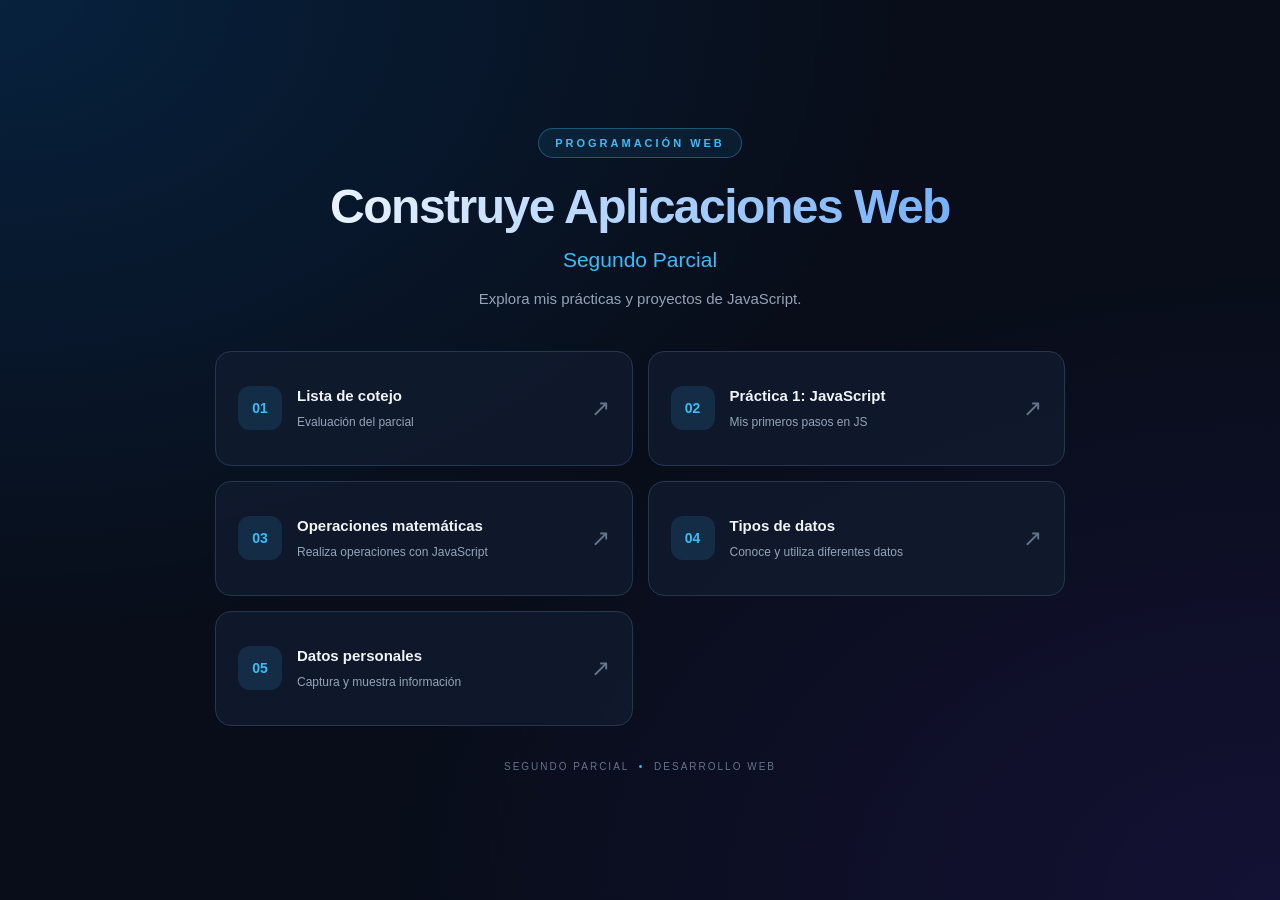
==== index.html @ b420277e "Add files via upload" ====
<!DOCTYPE html>
<html lang="es">
<head>
    <meta charset="UTF-8">
    <meta name="viewport" content="width=device-width, initial-scale=1.0">
    <title>Construye Aplicaciones Web</title>

    <link rel="stylesheet" href="estilos.css">
</head>
<body>

    <main class="contenedor">

        <header class="encabezado">
            <p class="etiqueta">PROGRAMACIÓN WEB</p>
            <h1>Construye Aplicaciones Web</h1>
            <h2>Segundo Parcial</h2>
            <p class="descripcion">
                Explora mis prácticas y proyectos de JavaScript.
            </p>
        </header>

        <section class="practicas">

            <a href="evaluacion.html" class="tarjeta">
                <span class="numero">01</span>
                <div>
                    <h3>Lista de cotejo</h3>
                    <p>Evaluación del parcial</p>
                </div>
                <span class="flecha">↗</span>
            </a>

            <a href="aprendiendo.html" class="tarjeta">
                <span class="numero">02</span>
                <div>
                    <h3>Práctica 1: JavaScript</h3>
                    <p>Mis primeros pasos en JS</p>
                </div>
                <span class="flecha">↗</span>
            </a>

            <a href="suma.html" class="tarjeta">
                <span class="numero">03</span>
                <div>
                    <h3>Operaciones matemáticas</h3>
                    <p>Realiza operaciones con JavaScript</p>
                </div>
                <span class="flecha">↗</span>
            </a>

            <a href="Datos.html" class="tarjeta">
                <span class="numero">04</span>
                <div>
                    <h3>Tipos de datos</h3>
                    <p>Conoce y utiliza diferentes datos</p>
                </div>
                <span class="flecha">↗</span>
            </a>

            <a href="datosPersonales.html" class="tarjeta">
                <span class="numero">05</span>
                <div>
                    <h3>Datos personales</h3>
                    <p>Captura y muestra información</p>
                </div>
                <span class="flecha">↗</span>
            </a>

        </section>

        <footer>
            <p>SEGUNDO PARCIAL <span>•</span> DESARROLLO WEB</p>
        </footer>

    </main>

</body>
</html>
---- estilos.css ----
/* CONFIGURACIÓN GENERAL */
* {
    margin: 0;
    padding: 0;
    box-sizing: border-box;
}

body {
    min-height: 100vh;
    font-family: 'Segoe UI', Arial, sans-serif;
    background: #080d19;
    color: #f1f5f9;
    display: flex;
    justify-content: center;
    align-items: center;
    padding: 40px 20px;

    background-image:
        radial-gradient(ellipse at top left,
        rgba(0, 140, 255, 0.16), transparent 50%),
        radial-gradient(ellipse at bottom right,
        rgba(102, 51, 255, 0.12), transparent 50%);
}

/* CONTENEDOR PRINCIPAL */
.contenedor {
    width: 100%;
    max-width: 850px;
}

/* ENCABEZADO */
.encabezado {
    text-align: center;
    margin-bottom: 40px;
}

.etiqueta {
    display: inline-block;
    color: #38bdf8;
    border: 1px solid rgba(56, 189, 248, 0.35);
    background: rgba(56, 189, 248, 0.08);
    padding: 8px 16px;
    border-radius: 30px;
    font-size: 11px;
    font-weight: bold;
    letter-spacing: 3px;
    margin-bottom: 20px;
}

h1 {
    font-size: clamp(30px, 5vw, 48px);
    font-weight: 800;
    letter-spacing: -1.5px;
    line-height: 1.2;
    margin-bottom: 12px;

    background: linear-gradient(90deg, #ffffff, #60a5fa);
    -webkit-background-clip: text;
    background-clip: text;
    color: transparent;
}

h2 {
    color: #38bdf8;
    font-size: 21px;
    font-weight: 500;
    margin-bottom: 15px;
}

.descripcion {
    color: #94a3b8;
    font-size: 15px;
    line-height: 1.6;
}

/* LISTA DE PRÁCTICAS */
.practicas {
    display: grid;
    grid-template-columns: repeat(2, minmax(0, 1fr));
    gap: 15px;
}

/* TARJETAS */
.tarjeta {
    display: flex;
    align-items: center;
    gap: 15px;

    padding: 22px;
    min-height: 115px;

    text-decoration: none;
    color: #f1f5f9;

    background: rgba(17, 27, 46, 0.85);
    border: 1px solid #26364f;
    border-radius: 16px;

    transition: all 0.3s ease;
}

/* NÚMERO DE CADA TARJETA */
.numero {
    display: flex;
    justify-content: center;
    align-items: center;

    min-width: 44px;
    height: 44px;

    border-radius: 12px;
    background: rgba(56, 189, 248, 0.12);
    color: #38bdf8;

    font-size: 14px;
    font-weight: bold;
}

/* TEXTO */
.tarjeta div {
    flex: 1;
    min-width: 0;
}

.tarjeta h3 {
    font-size: 15px;
    margin-bottom: 7px;
    line-height: 1.4;
}

.tarjeta p {
    font-size: 12px;
    color: #94a3b8;
    line-height: 1.5;
}

/* FLECHA */
.flecha {
    color: #64748b;
    font-size: 23px;
    transition: all 0.3s ease;
}

/* EFECTO AL PASAR EL CURSOR */
.tarjeta:hover {
    transform: translateY(-5px);
    border-color: #38bdf8;
    background: #14243b;
    box-shadow: 0 10px 30px rgba(0, 140, 255, 0.12);
}

.tarjeta:hover .numero {
    background: #38bdf8;
    color: #080d19;
}

.tarjeta:hover .flecha {
    color: #38bdf8;
    transform: translate(3px, -3px);
}

/* PIE DE PÁGINA */
footer {
    text-align: center;
    margin-top: 35px;
    color: #64748b;
    font-size: 10px;
    letter-spacing: 2px;
}

footer span {
    color: #38bdf8;
    padding: 0 5px;
}

/* ADAPTACIÓN A CELULARES */
@media (max-width: 600px) {
    body {
        padding: 30px 16px;
        align-items: flex-start;
    }

    .encabezado {
        margin-top: 20px;
        margin-bottom: 30px;
    }

    .practicas {
        grid-template-columns: 1fr;
    }

    .tarjeta {
        padding: 18px;
    }

    footer {
        line-height: 1.8;
    }
}
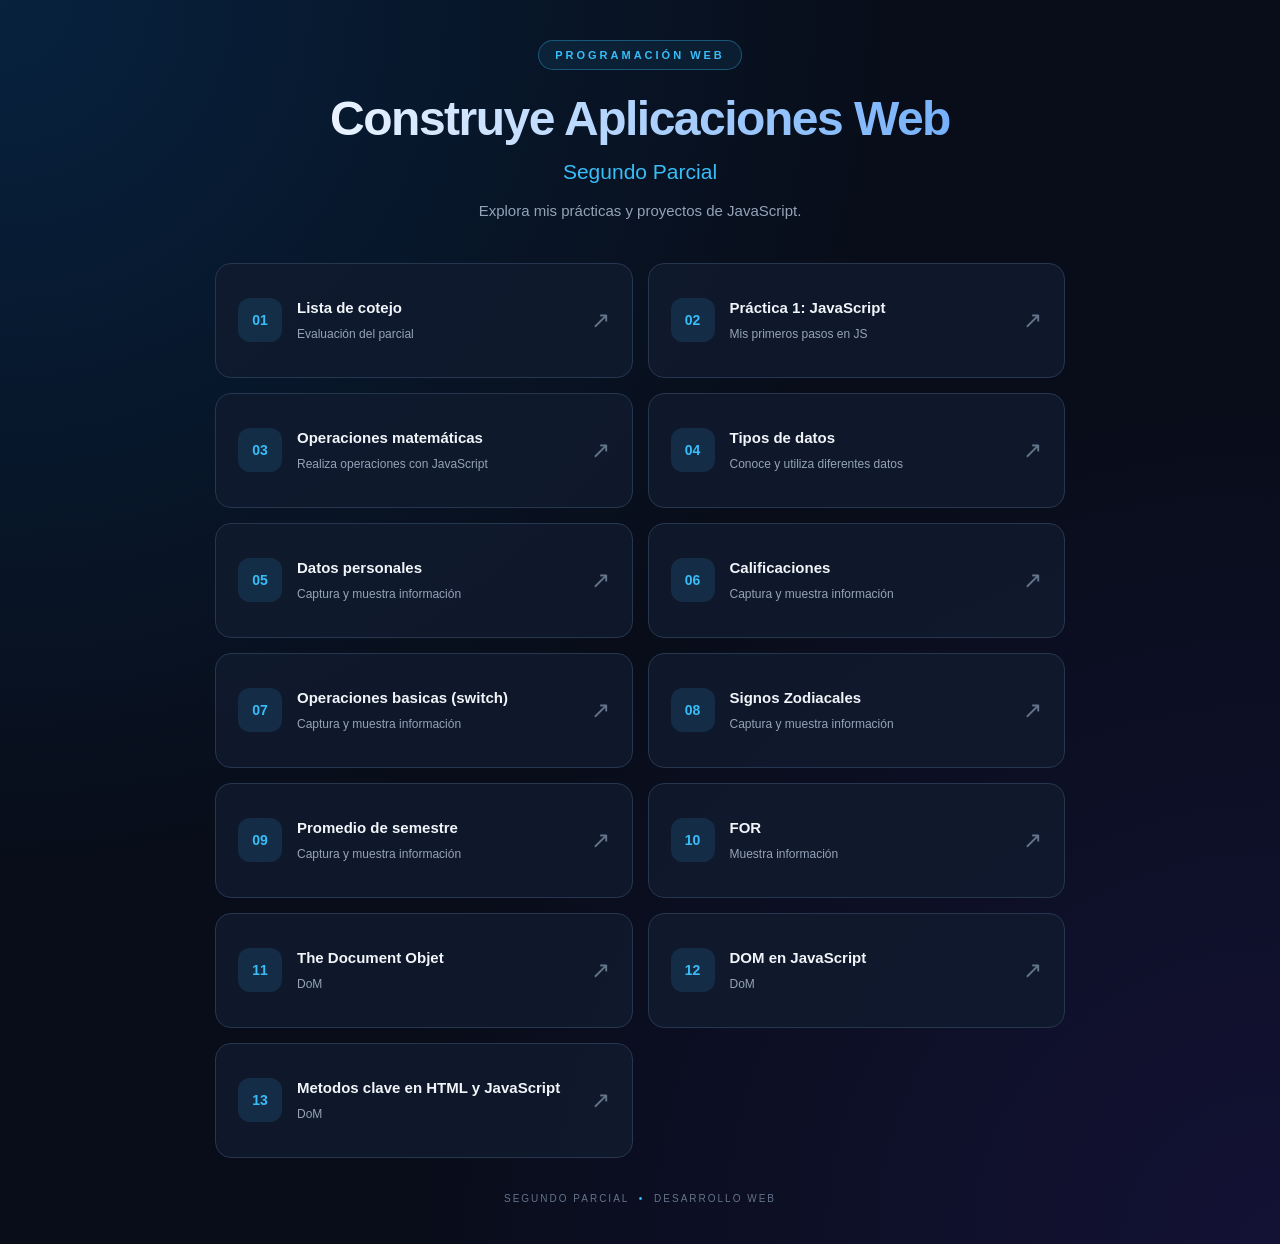
==== commit 918b13ba: "Add files via upload" ====
--- a/index.html
+++ b/index.html
@@ -1,4 +1,3 @@
-
 <!DOCTYPE html>
 <html lang="es">
 <head>
@@ -68,6 +67,78 @@
                 <span class="flecha">↗</span>
             </a>
 
+            <a href="calificaciones.html" class="tarjeta">
+                <span class="numero">06</span>
+                <div>
+                    <h3>Calificaciones</h3>
+                    <p>Captura y muestra información</p>
+                </div>
+                <span class="flecha">↗</span>
+            </a>
+
+            <a href="operacionesBasicas.html" class="tarjeta">
+                <span class="numero">07</span>
+                <div>
+                    <h3>Operaciones basicas (switch)</h3>
+                    <p>Captura y muestra información</p>
+                </div>
+                <span class="flecha">↗</span>
+            </a>
+
+            <a href="signosZodiacales.html" class="tarjeta">
+                <span class="numero">08</span>
+                <div>
+                    <h3>Signos Zodiacales</h3>
+                    <p>Captura y muestra información</p>
+                </div>
+                <span class="flecha">↗</span>
+            </a>
+
+            <a href="promedio.html" class="tarjeta">
+                <span class="numero">09</span>
+                <div>
+                    <h3>Promedio de semestre</h3>
+                    <p>Captura y muestra información</p>
+                </div>
+                <span class="flecha">↗</span>
+            </a>
+
+            <a href="activi0311.html" class="tarjeta">
+                <span class="numero">10</span>
+                <div>
+                    <h3>FOR</h3>
+                    <p>Muestra información</p>
+                </div>
+                <span class="flecha">↗</span>
+            </a>
+
+            <a href="demo.html" class="tarjeta">
+                <span class="numero">11</span>
+                <div>
+                    <h3>The Document Objet</h3>
+                    <p>DoM</p>
+                </div>
+                <span class="flecha">↗</span>
+            </a>
+
+            <a href="activi0611.html" class="tarjeta">
+                <span class="numero">12</span>
+                <div>
+                    <h3>DOM en JavaScript</h3>
+                    <p>DoM</p>
+                </div>
+                <span class="flecha">↗</span>
+            </a>
+
+             <a href="metodosJS.html" class="tarjeta">
+                <span class="numero">13</span>
+                <div>
+                    <h3>Metodos clave en HTML y JavaScript</h3>
+                    <p>DoM</p>
+                </div>
+                <span class="flecha">↗</span>
+            </a>
+
         </section>
 
         <footer>
--- a/estilos.css
+++ b/estilos.css
@@ -197,4 +197,4 @@
     footer {
         line-height: 1.8;
     }
-}
+}
